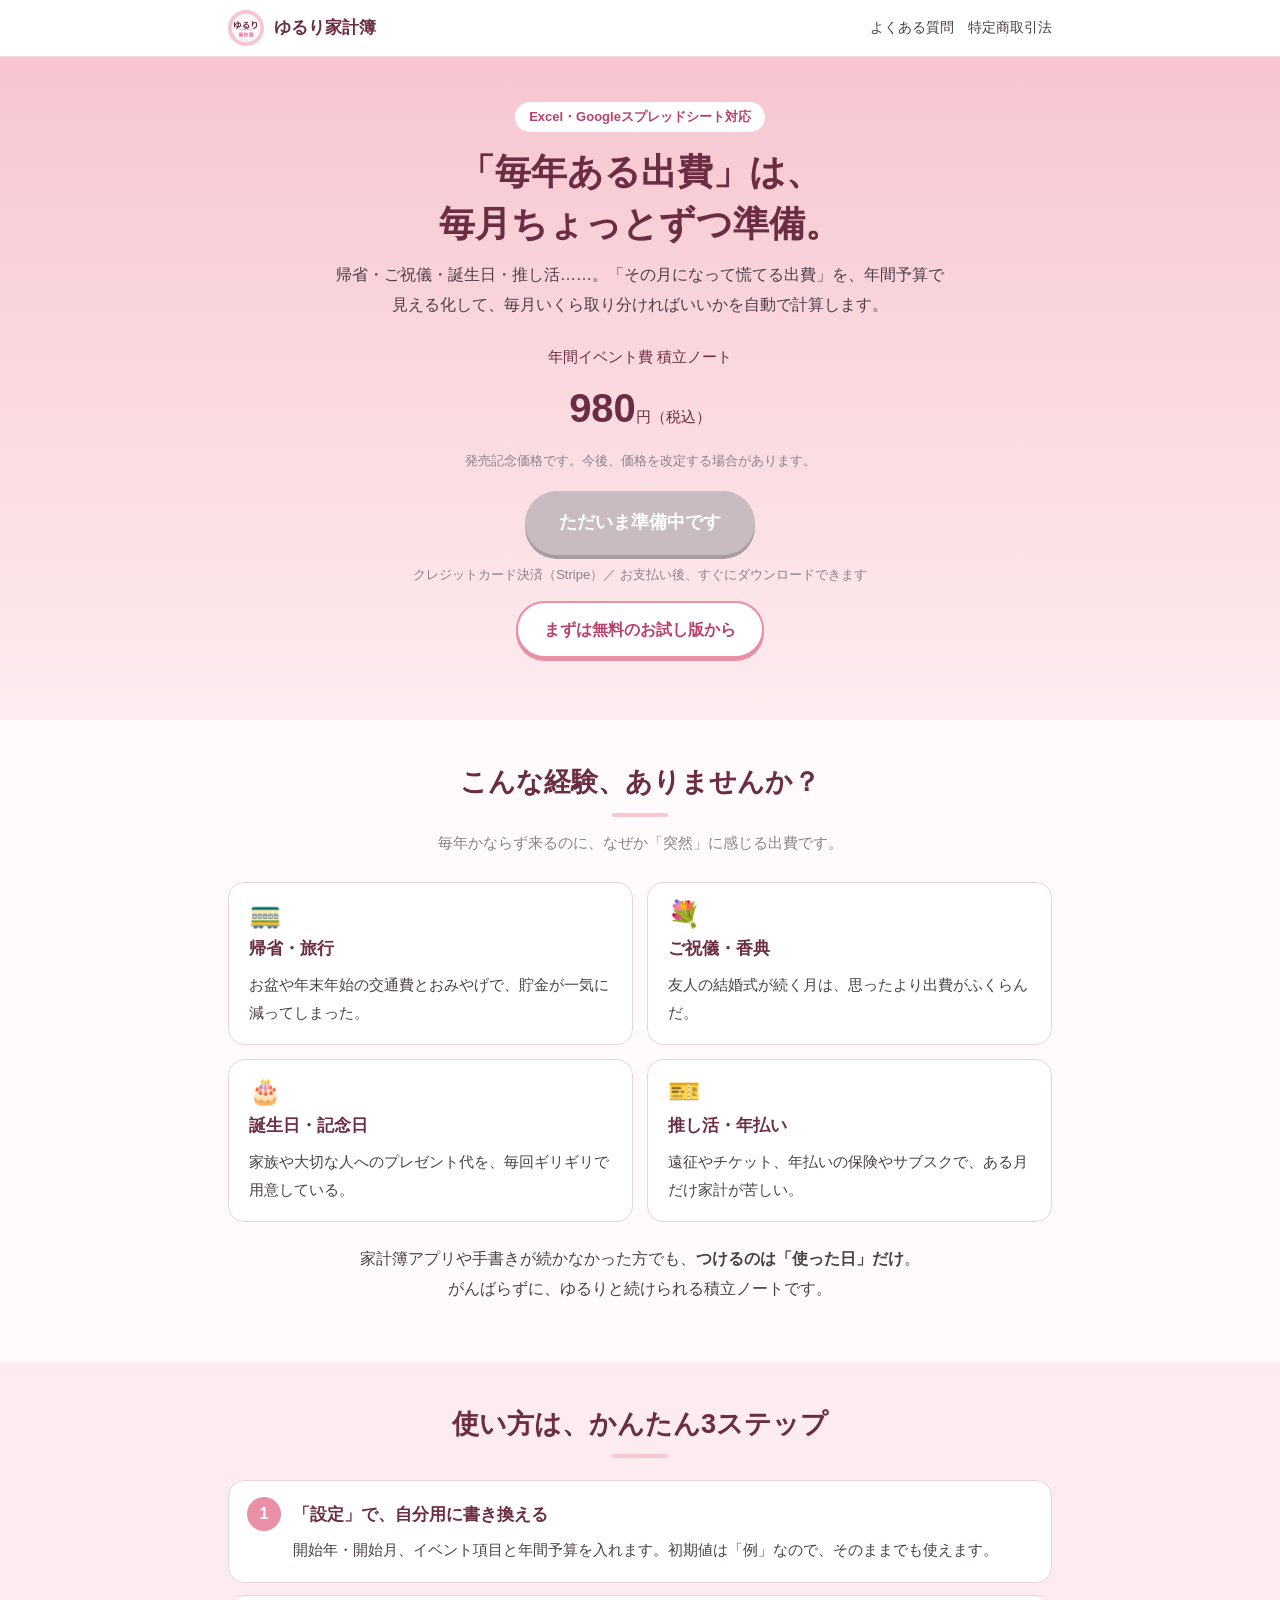
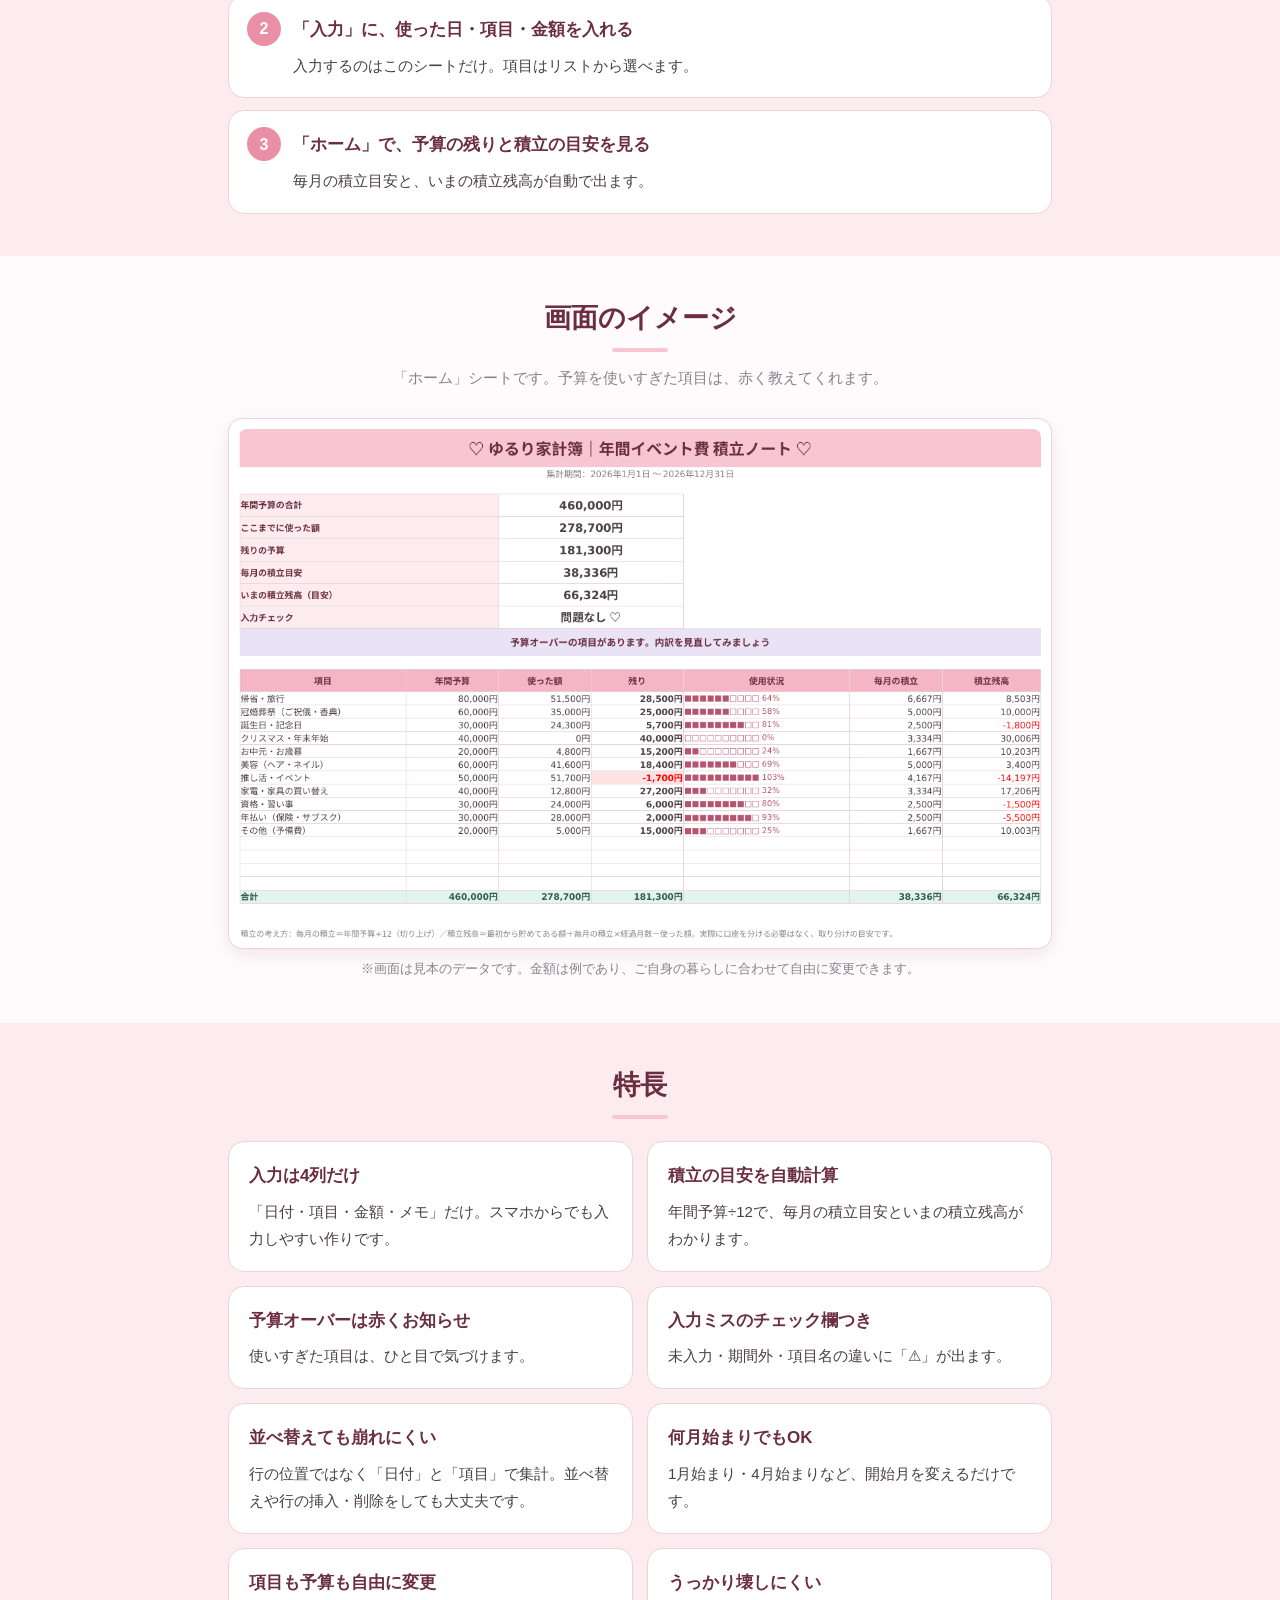
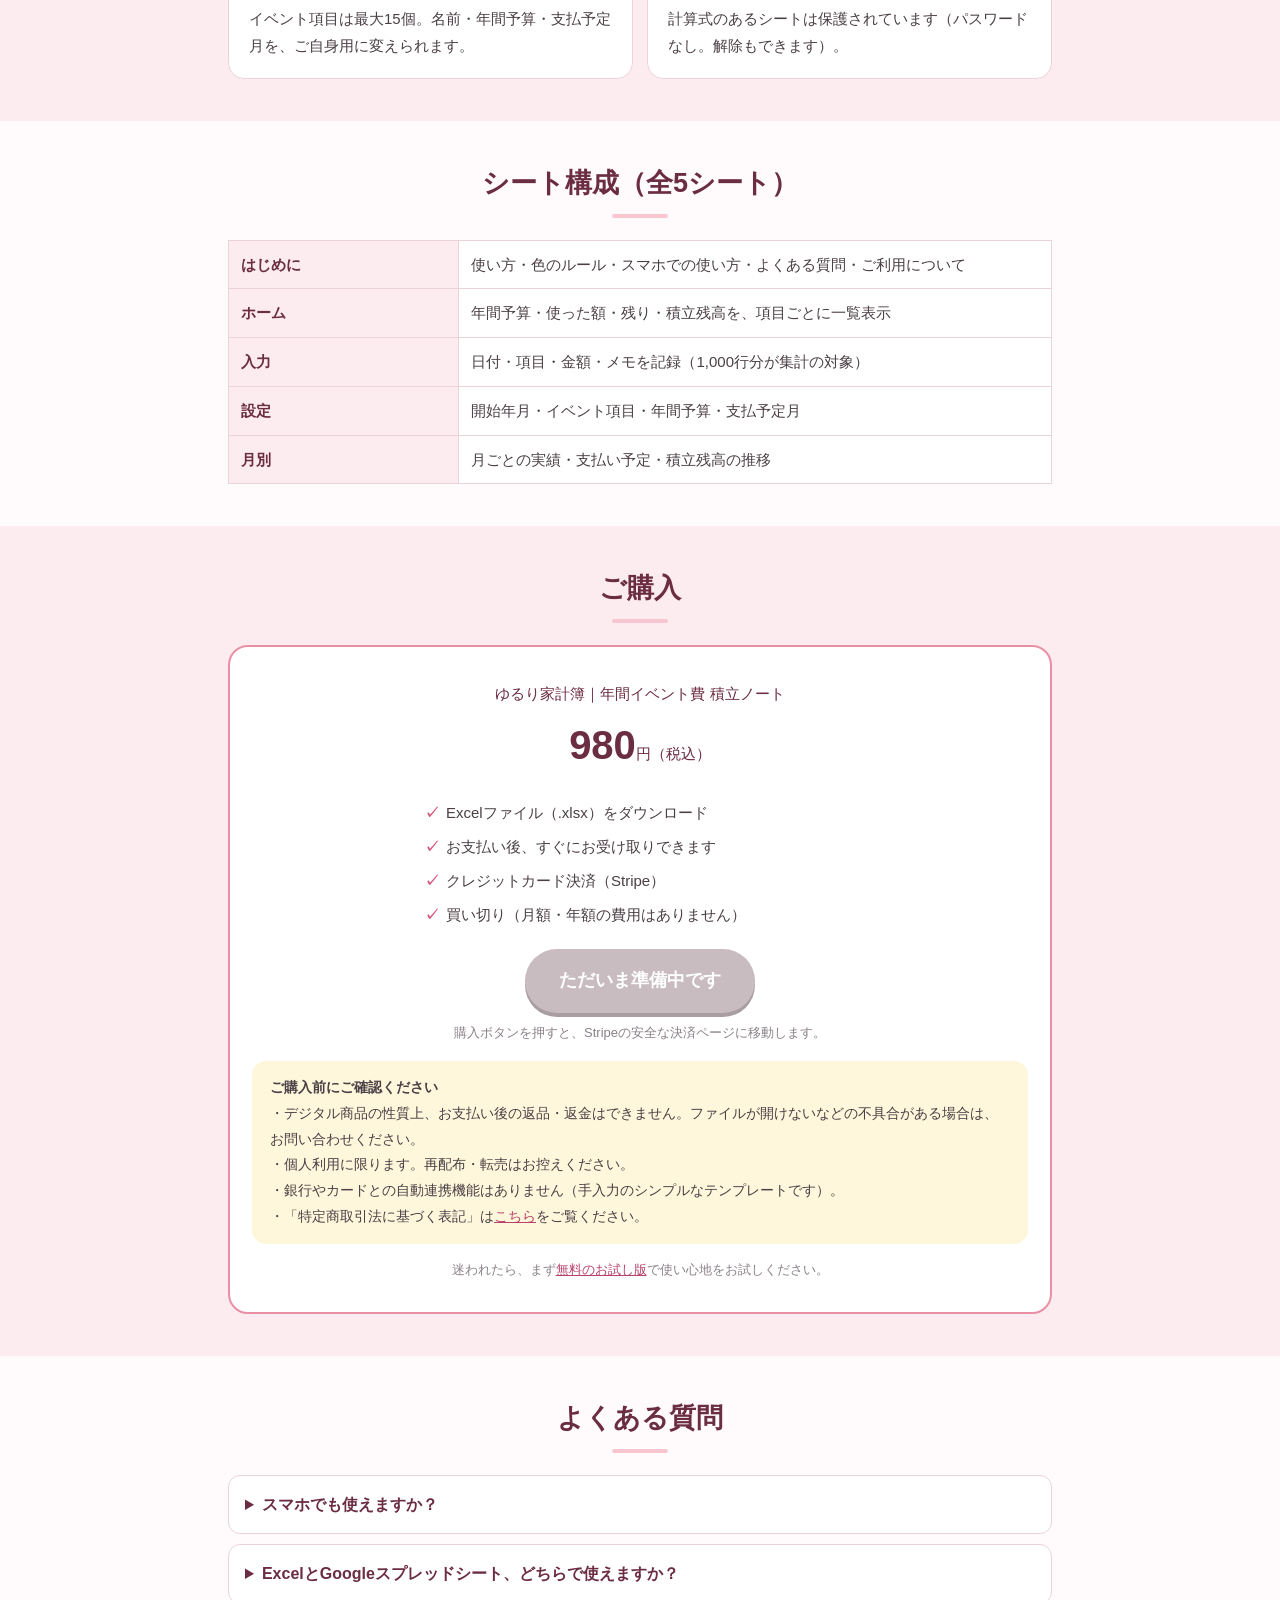
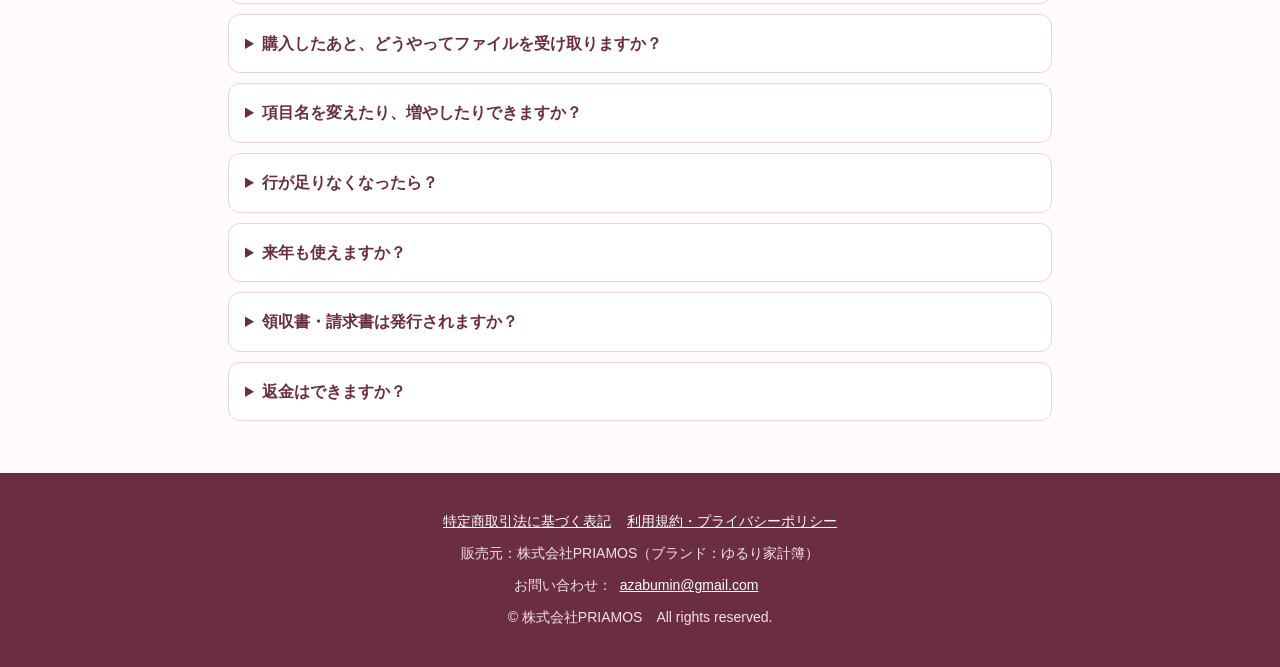
==== index.html @ 0afad3a7 "Add files via upload" ====
<!doctype html>
<html lang="ja">
<head>
<meta charset="utf-8">
<meta name="viewport" content="width=device-width,initial-scale=1">
<title>ゆるり家計簿｜年間イベント費 積立ノート（Excel・スプレッドシート）</title>
<meta name="description" content="帰省・ご祝儀・誕生日・推し活…毎年ある出費を、毎月ちょっとずつ準備するための家計簿テンプレート。入力は「日付・項目・金額」だけ。Excel・Googleスプレッドシート対応。販売元：株式会社PRIAMOS">
<meta property="og:title" content="ゆるり家計簿｜年間イベント費 積立ノート">
<meta property="og:description" content="「毎年ある出費」は、毎月ちょっとずつ準備。入力は「日付・項目・金額」だけの、やさしい積立ノート。">
<meta property="og:type" content="website">
<link rel="icon" href="img/favicon.png">
<link rel="stylesheet" href="style.css">
<script src="config.js" defer></script>
</head>
<body>

<header class="site">
  <div class="wrap">
    <img src="img/icon.png" alt="">
    <a class="brand" href="./">ゆるり家計簿</a>
    <nav><a href="#faq">よくある質問</a><a href="tokusho.html">特定商取引法</a></nav>
  </div>
</header>

<div class="hero">
  <div class="wrap">
    <span class="tag">Excel・Googleスプレッドシート対応</span>
    <h1>「毎年ある出費」は、<br>毎月ちょっとずつ準備。</h1>
    <p class="sub">帰省・ご祝儀・誕生日・推し活……。「その月になって慌てる出費」を、年間予算で見える化して、毎月いくら取り分ければいいかを自動で計算します。</p>
    <p class="price"><small>年間イベント費 積立ノート</small><br><b>980</b><small>円（税込）</small></p>
    <p class="note">発売記念価格です。今後、価格を改定する場合があります。</p>
    <p style="margin:18px 0 8px"><a class="btn" data-pay>980円で購入する</a></p>
    <p class="note">クレジットカード決済（Stripe）／ お支払い後、すぐにダウンロードできます</p>
    <p style="margin:14px 0 0"><a class="btn sub" data-free>まずは無料のお試し版から</a></p>
  </div>
</div>

<section>
  <div class="wrap">
    <h2>こんな経験、ありませんか？</h2>
    <p class="lead">毎年かならず来るのに、なぜか「突然」に感じる出費です。</p>
    <div class="grid c2">
      <div class="card"><div class="ico">🚃</div><h3>帰省・旅行</h3><p>お盆や年末年始の交通費とおみやげで、貯金が一気に減ってしまった。</p></div>
      <div class="card"><div class="ico">💐</div><h3>ご祝儀・香典</h3><p>友人の結婚式が続く月は、思ったより出費がふくらんだ。</p></div>
      <div class="card"><div class="ico">🎂</div><h3>誕生日・記念日</h3><p>家族や大切な人へのプレゼント代を、毎回ギリギリで用意している。</p></div>
      <div class="card"><div class="ico">🎫</div><h3>推し活・年払い</h3><p>遠征やチケット、年払いの保険やサブスクで、ある月だけ家計が苦しい。</p></div>
    </div>
    <p style="text-align:center;margin-top:22px">家計簿アプリや手書きが続かなかった方でも、<b>つけるのは「使った日」だけ</b>。<br>がんばらずに、ゆるりと続けられる積立ノートです。</p>
  </div>
</section>

<section class="alt">
  <div class="wrap">
    <h2>使い方は、かんたん3ステップ</h2>
    <div class="steps" style="margin-top:22px">
      <div class="card"><h3>「設定」で、自分用に書き換える</h3><p>開始年・開始月、イベント項目と年間予算を入れます。初期値は「例」なので、そのままでも使えます。</p></div>
      <div class="card"><h3>「入力」に、使った日・項目・金額を入れる</h3><p>入力するのはこのシートだけ。項目はリストから選べます。</p></div>
      <div class="card"><h3>「ホーム」で、予算の残りと積立の目安を見る</h3><p>毎月の積立目安と、いまの積立残高が自動で出ます。</p></div>
    </div>
  </div>
</section>

<section>
  <div class="wrap">
    <h2>画面のイメージ</h2>
    <p class="lead">「ホーム」シートです。予算を使いすぎた項目は、赤く教えてくれます。</p>
    <div class="shot"><img src="img/home.png" alt="ホームシートの画面。年間予算、使った額、残り、毎月の積立目安、積立残高を項目ごとに一覧表示" loading="lazy"></div>
    <p class="cap">※画面は見本のデータです。金額は例であり、ご自身の暮らしに合わせて自由に変更できます。</p>
  </div>
</section>

<section class="alt">
  <div class="wrap">
    <h2>特長</h2>
    <div class="grid c2" style="margin-top:22px">
      <div class="card"><h3>入力は4列だけ</h3><p>「日付・項目・金額・メモ」だけ。スマホからでも入力しやすい作りです。</p></div>
      <div class="card"><h3>積立の目安を自動計算</h3><p>年間予算÷12で、毎月の積立目安といまの積立残高がわかります。</p></div>
      <div class="card"><h3>予算オーバーは赤くお知らせ</h3><p>使いすぎた項目は、ひと目で気づけます。</p></div>
      <div class="card"><h3>入力ミスのチェック欄つき</h3><p>未入力・期間外・項目名の違いに「⚠」が出ます。</p></div>
      <div class="card"><h3>並べ替えても崩れにくい</h3><p>行の位置ではなく「日付」と「項目」で集計。並べ替えや行の挿入・削除をしても大丈夫です。</p></div>
      <div class="card"><h3>何月始まりでもOK</h3><p>1月始まり・4月始まりなど、開始月を変えるだけです。</p></div>
      <div class="card"><h3>項目も予算も自由に変更</h3><p>イベント項目は最大15個。名前・年間予算・支払予定月を、ご自身用に変えられます。</p></div>
      <div class="card"><h3>うっかり壊しにくい</h3><p>計算式のあるシートは保護されています（パスワードなし。解除もできます）。</p></div>
    </div>
  </div>
</section>

<section>
  <div class="wrap">
    <h2>シート構成（全5シート）</h2>
    <div style="margin-top:22px;overflow-x:auto">
    <table class="t">
      <tr><th>はじめに</th><td>使い方・色のルール・スマホでの使い方・よくある質問・ご利用について</td></tr>
      <tr><th>ホーム</th><td>年間予算・使った額・残り・積立残高を、項目ごとに一覧表示</td></tr>
      <tr><th>入力</th><td>日付・項目・金額・メモを記録（1,000行分が集計の対象）</td></tr>
      <tr><th>設定</th><td>開始年月・イベント項目・年間予算・支払予定月</td></tr>
      <tr><th>月別</th><td>月ごとの実績・支払い予定・積立残高の推移</td></tr>
    </table>
    </div>
  </div>
</section>

<section class="alt" id="buy">
  <div class="wrap">
    <h2>ご購入</h2>
    <div class="buy" style="margin-top:22px">
      <div class="price"><small>ゆるり家計簿｜年間イベント費 積立ノート</small><br><b>980</b><small>円（税込）</small></div>
      <ul>
        <li>Excelファイル（.xlsx）をダウンロード</li>
        <li>お支払い後、すぐにお受け取りできます</li>
        <li>クレジットカード決済（Stripe）</li>
        <li>買い切り（月額・年額の費用はありません）</li>
      </ul>
      <p style="margin:0 0 8px"><a class="btn" data-pay>980円で購入する</a></p>
      <p class="note">購入ボタンを押すと、Stripeの安全な決済ページに移動します。</p>
      <div class="box" style="text-align:left">
        <b>ご購入前にご確認ください</b><br>
        ・デジタル商品の性質上、お支払い後の返品・返金はできません。ファイルが開けないなどの不具合がある場合は、お問い合わせください。<br>
        ・個人利用に限ります。再配布・転売はお控えください。<br>
        ・銀行やカードとの自動連携機能はありません（手入力のシンプルなテンプレートです）。<br>
        ・「特定商取引法に基づく表記」は<a href="tokusho.html">こちら</a>をご覧ください。
      </div>
      <p class="note" style="margin-top:14px">迷われたら、まず<a data-free>無料のお試し版</a>で使い心地をお試しください。</p>
    </div>
  </div>
</section>

<section id="faq">
  <div class="wrap">
    <h2>よくある質問</h2>
    <div style="margin-top:22px">
      <details><summary>スマホでも使えますか？</summary><p>無料の「Googleスプレッドシート」アプリがおすすめです。最初にパソコンで、Googleドライブにファイルをアップロードして「Googleスプレッドシートとして保存」すると、スマホ・iPadから入力できます。詳しい手順は、ファイル内の「はじめに」シートに載せています。</p></details>
      <details><summary>ExcelとGoogleスプレッドシート、どちらで使えますか？</summary><p>どちらでも使えるよう、基本的な関数だけで作っています。Googleスプレッドシートで使う場合は、Excel形式のままではなく「Googleスプレッドシートとして保存」してご利用ください。iPad標準の「Numbers」は、表示や動作を保証できないためおすすめしていません。</p></details>
      <details><summary>購入したあと、どうやってファイルを受け取りますか？</summary><p>お支払いが完了すると、ダウンロード用のページが表示されます。そこからExcelファイルを保存してください。ページのURLは、ブックマークしておくと安心です。</p></details>
      <details><summary>項目名を変えたり、増やしたりできますか？</summary><p>設定シートで、イベント項目の名前・年間予算・支払予定月を自由に変更できます（最大15項目）。名前を変えたときは、入力シート側の同じ名前も直してください。</p></details>
      <details><summary>行が足りなくなったら？</summary><p>「入力」シートは1,000行分が集計の対象です。それでも足りないときは、データの途中に行を挿入すると集計範囲も広がります。</p></details>
      <details><summary>来年も使えますか？</summary><p>ファイルをコピーして「開始年」を変え、入力シートの日付・項目・金額・メモを消去すれば、来年も使えます。余った積立は「最初から貯めてある額」に入れると引き継げます。</p></details>
      <details><summary>領収書・請求書は発行されますか？</summary><p>お支払い後に、Stripeから領収メールが届きます。なお、適格請求書（インボイス）は発行しておりません。</p></details>
      <details><summary>返金はできますか？</summary><p>デジタル商品のため、お支払い後の返品・返金はできません。ファイルに不具合がある場合は、<a href="mailto:azabumin@gmail.com">azabumin@gmail.com</a>までご連絡ください。</p></details>
    </div>
  </div>
</section>

<footer class="site">
  <div class="wrap">
    <p><a href="tokusho.html">特定商取引法に基づく表記</a><a href="policy.html">利用規約・プライバシーポリシー</a></p>
    <p>販売元：株式会社PRIAMOS（ブランド：ゆるり家計簿）</p>
    <p>お問い合わせ：<a href="mailto:azabumin@gmail.com">azabumin@gmail.com</a></p>
    <p>© 株式会社PRIAMOS　All rights reserved.</p>
  </div>
</footer>

</body>
</html>
---- style.css ----
:root{
  --pink:#F7C6D0; --pink-d:#E98FA6; --pink-l:#FDECEF; --plum:#6B2D42; --txt:#4A3F45;
  --mute:#8A8188; --cream:#FFF7DB; --lav:#E9E3F5; --mint:#E3F3EA; --line:#EBD3DA; --white:#fff;
  --btn:#D6577B; --btn-d:#B8426A;
}
*{box-sizing:border-box}
html{color-scheme:light;scroll-behavior:smooth}
body{margin:0;background:#FFFBFC;color:var(--txt);line-height:1.85;font-size:16px;
  font-family:"Meiryo","メイリオ","Hiragino Kaku Gothic ProN","Hiragino Sans","Noto Sans JP",sans-serif;
  -webkit-text-size-adjust:100%}
img{max-width:100%;height:auto}
a{color:var(--btn-d)}
.wrap{max-width:860px;margin:0 auto;padding:0 18px}
header.site{background:var(--white);border-bottom:1px solid var(--line)}
header.site .wrap{display:flex;align-items:center;gap:10px;padding-top:10px;padding-bottom:10px}
header.site img{width:36px;height:36px;border-radius:50%}
header.site .brand{font-weight:700;color:var(--plum);text-decoration:none;font-size:17px}
header.site nav{margin-left:auto;font-size:14px}
header.site nav a{margin-left:14px;text-decoration:none;color:var(--txt)}
.hero{background:linear-gradient(180deg,var(--pink) 0%,var(--pink-l) 100%);padding:44px 0 40px;text-align:center}
.hero .tag{display:inline-block;background:var(--white);color:var(--btn-d);border-radius:999px;padding:3px 14px;font-size:13px;font-weight:700;margin-bottom:14px}
.hero h1{margin:0 0 10px;color:var(--plum);font-size:clamp(24px,5.4vw,36px);line-height:1.45}
.hero .sub{margin:0 auto 22px;max-width:620px;font-size:16px}
.price{margin:6px 0 4px;color:var(--plum)}
.price b{font-size:40px}
.price small{font-size:15px}
.note{font-size:13px;color:var(--mute);margin:4px 0}
.btn{display:inline-block;background:var(--btn);color:#fff!important;text-decoration:none;font-weight:700;
  padding:15px 34px;border-radius:999px;font-size:18px;box-shadow:0 4px 0 var(--btn-d);border:0;cursor:pointer}
.btn:hover{background:var(--btn-d)}
.btn.sub{background:var(--white);color:var(--btn-d)!important;box-shadow:0 3px 0 var(--pink-d);border:2px solid var(--pink-d);font-size:16px;padding:12px 26px}
.btn[aria-disabled="true"]{background:#c9bcc1;box-shadow:0 4px 0 #a99da2;pointer-events:none}
section{padding:42px 0}
section.alt{background:var(--pink-l)}
h2{color:var(--plum);font-size:clamp(21px,4.6vw,27px);text-align:center;margin:0 0 6px;line-height:1.5}
h2::after{content:"";display:block;width:56px;height:4px;background:var(--pink);border-radius:2px;margin:10px auto 0}
.lead{text-align:center;color:var(--mute);margin:12px 0 26px;font-size:15px}
.grid{display:grid;gap:14px}
@media(min-width:640px){.grid.c2{grid-template-columns:1fr 1fr}.grid.c3{grid-template-columns:1fr 1fr 1fr}}
.card{background:var(--white);border:1px solid var(--line);border-radius:16px;padding:18px 20px}
.card h3{margin:0 0 6px;font-size:17px;color:var(--plum)}
.card p{margin:0;font-size:15px}
.card .ico{font-size:26px;line-height:1;margin-bottom:6px}
.steps{counter-reset:s;display:grid;gap:12px}
.steps .card{position:relative;padding-left:64px}
.steps .card::before{counter-increment:s;content:counter(s);position:absolute;left:18px;top:16px;width:34px;height:34px;border-radius:50%;
  background:var(--pink-d);color:#fff;font-weight:700;display:flex;align-items:center;justify-content:center}
.shot{background:var(--white);border:1px solid var(--line);border-radius:14px;padding:10px;box-shadow:0 6px 18px rgba(107,45,66,.10)}
.shot img{display:block;border-radius:8px}
.cap{font-size:13px;color:var(--mute);text-align:center;margin:8px 0 0}
table.t{width:100%;border-collapse:collapse;background:var(--white);font-size:15px}
table.t th,table.t td{border:1px solid var(--line);padding:10px 12px;text-align:left;vertical-align:top}
table.t th{background:var(--pink-l);color:var(--plum);width:28%;white-space:nowrap}
.buy{background:var(--white);border:2px solid var(--pink-d);border-radius:20px;padding:26px 22px;text-align:center}
.buy ul{list-style:none;padding:0;margin:14px auto 18px;max-width:440px;text-align:left}
.buy li{padding:3px 0 3px 26px;position:relative;font-size:15px}
.buy li::before{content:"✓";position:absolute;left:4px;color:var(--btn);font-weight:700}
.box{background:var(--cream);border-radius:14px;padding:14px 18px;font-size:14px;margin-top:16px}
details{background:var(--white);border:1px solid var(--line);border-radius:12px;margin:10px 0;padding:2px 16px}
summary{cursor:pointer;font-weight:700;color:var(--plum);padding:12px 0}
details p{margin:0 0 12px;font-size:15px}
footer.site{background:var(--plum);color:#f3e3e8;padding:30px 0;font-size:14px;text-align:center}
footer.site a{color:#fff;margin:0 8px}
footer.site p{margin:6px 0}
.doc h1{color:var(--plum);font-size:26px;margin:30px 0 8px}
.doc h2{text-align:left;font-size:19px;margin:28px 0 8px}
.doc h2::after{display:none}
.doc ul,.doc ol{padding-left:22px}
.doc li{margin:3px 0}
.toc{background:var(--white);border:1px solid var(--line);border-radius:12px;padding:10px 18px;margin:14px 0 0;font-size:14px}
.ok{background:var(--mint);border-radius:14px;padding:16px 20px;text-align:center;margin:20px 0}
header.site .brand{white-space:nowrap}
header.site nav{white-space:nowrap}
@media(max-width:520px){
  header.site nav a:first-child{display:none}
  header.site nav a{margin-left:0;font-size:13px}
  header.site .brand{font-size:16px}
}
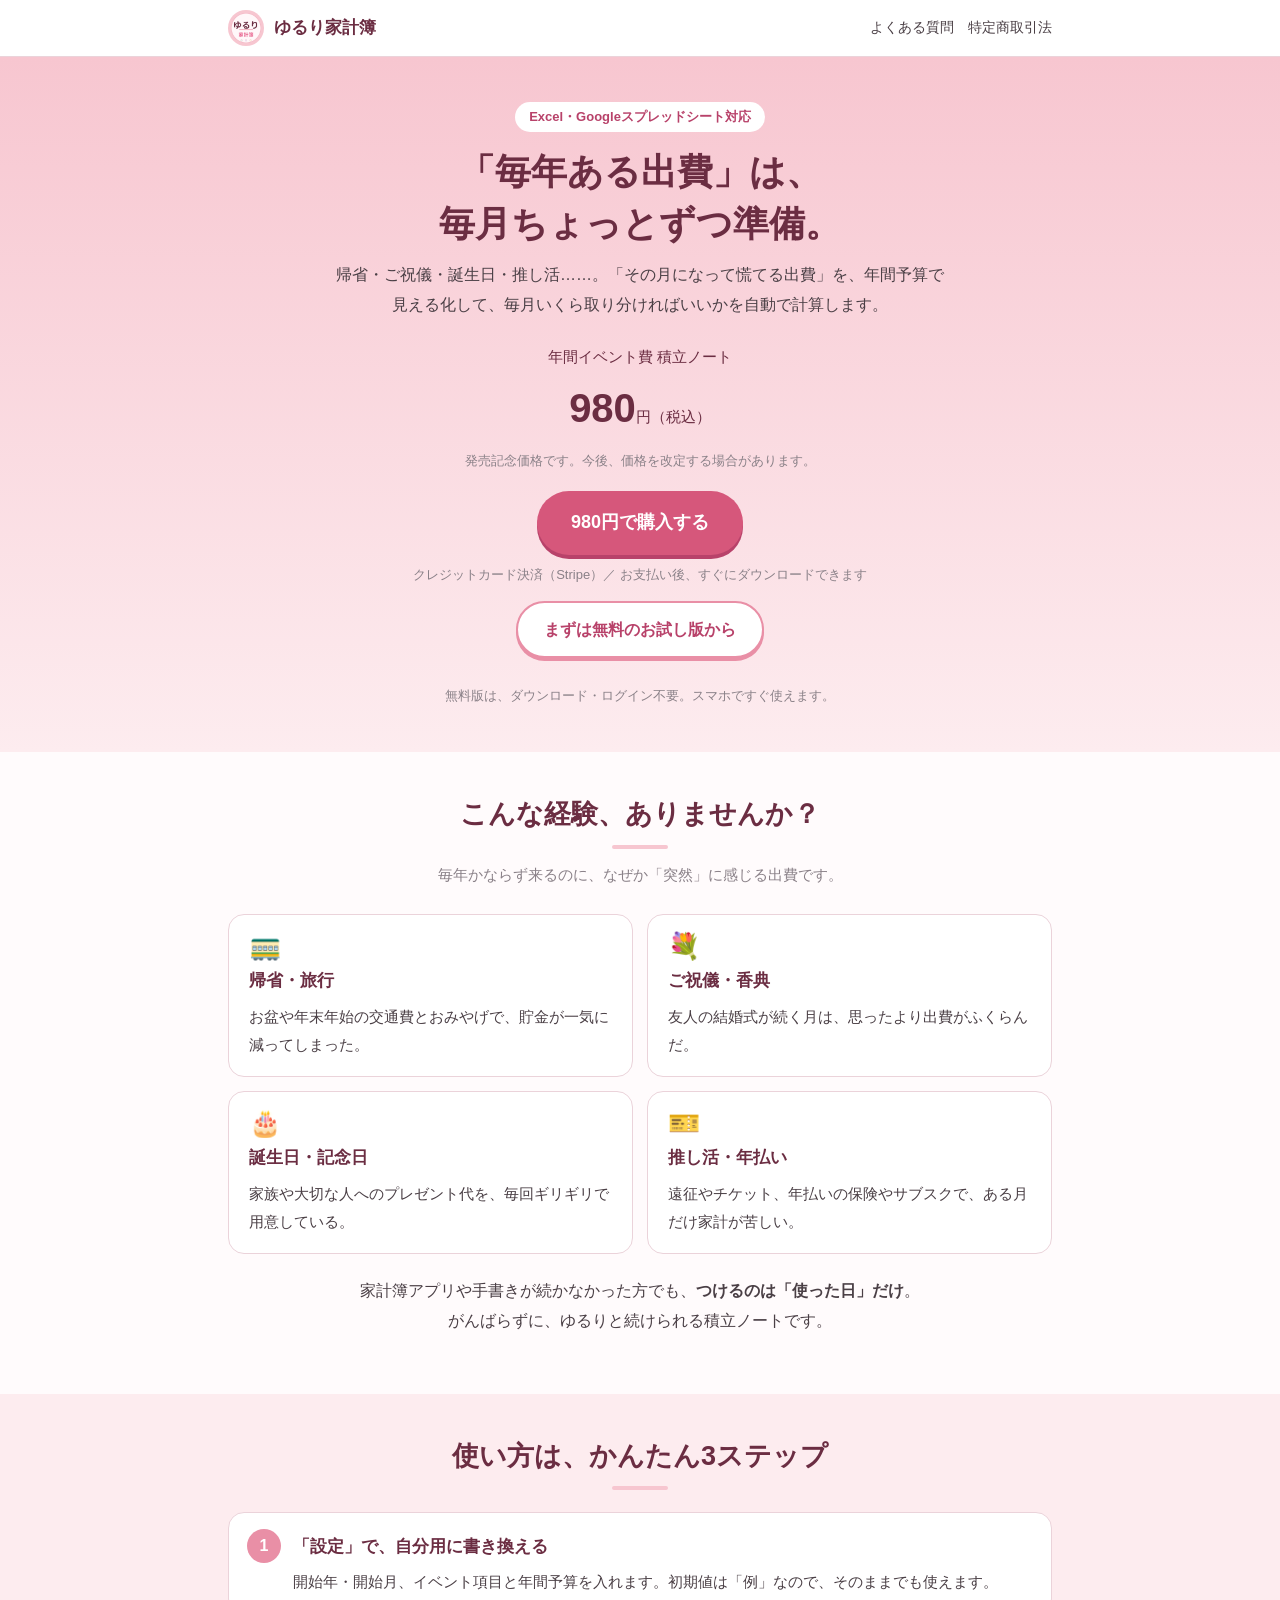
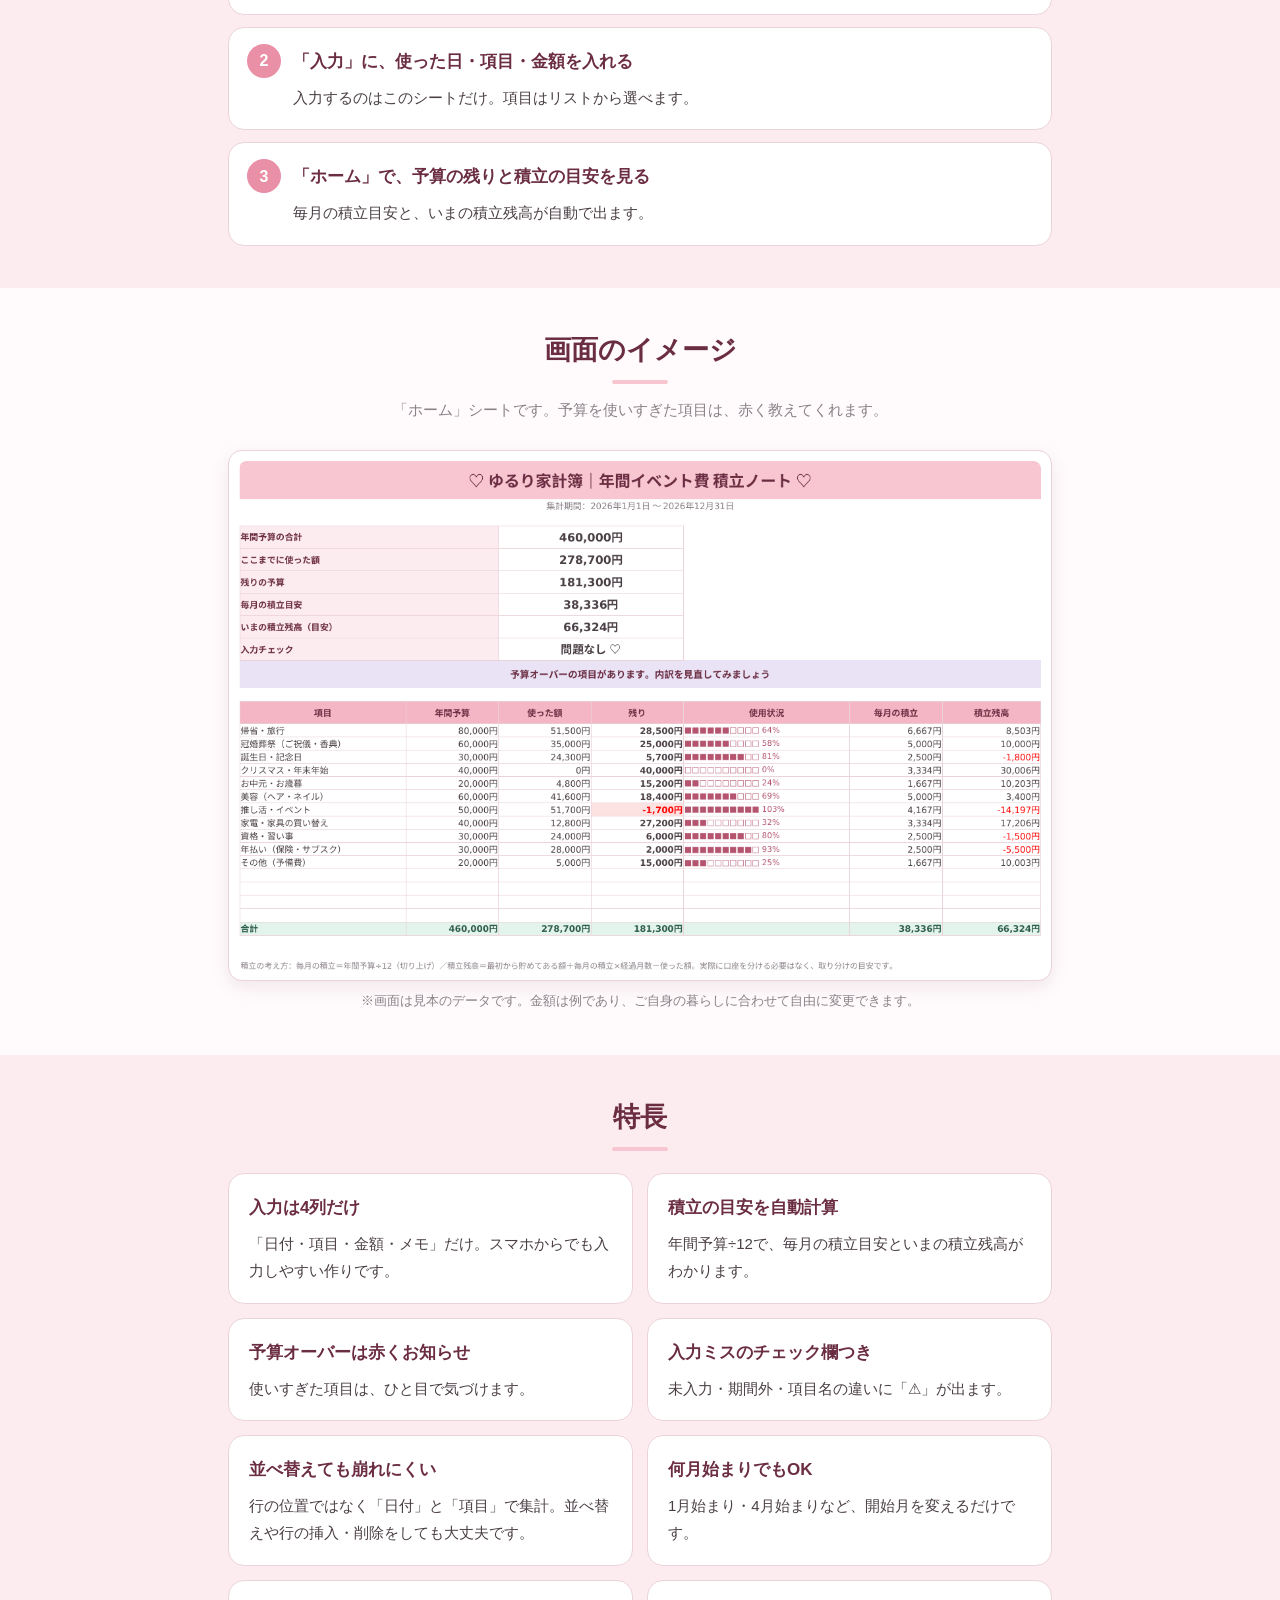
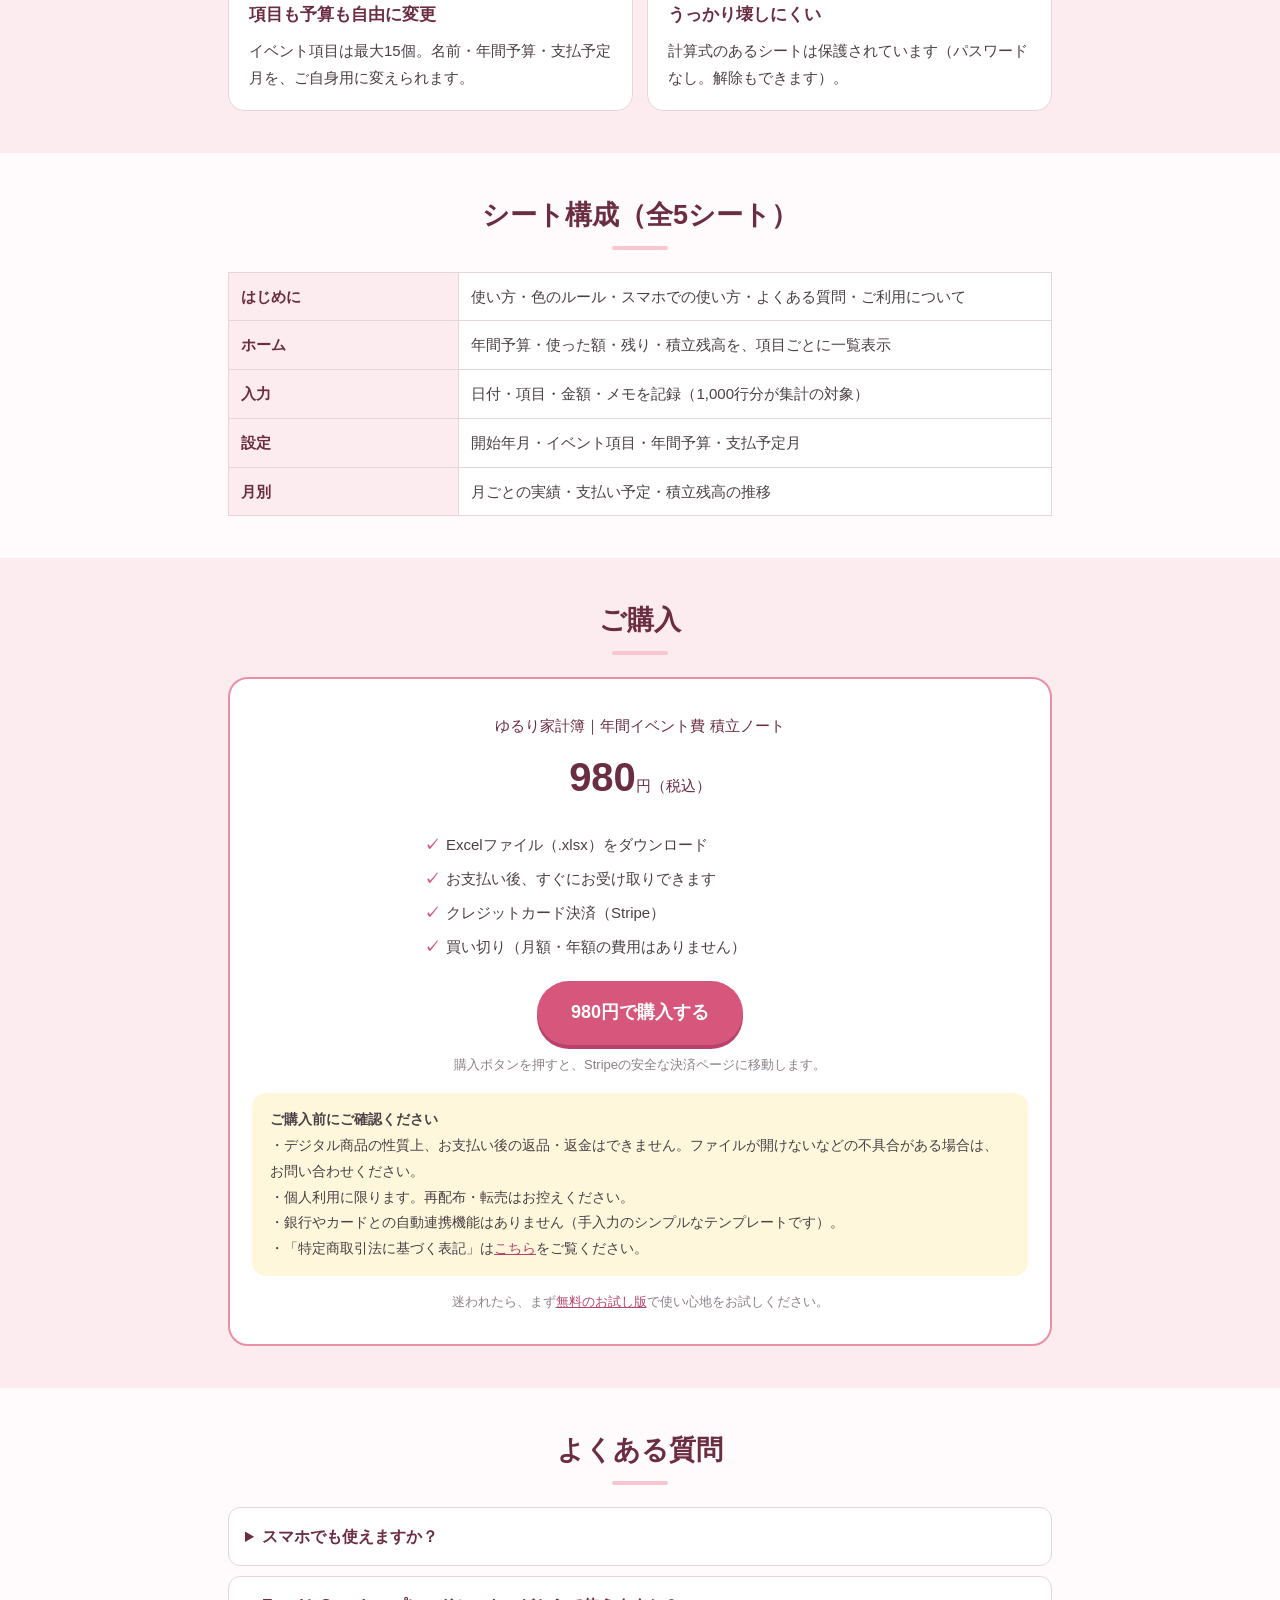
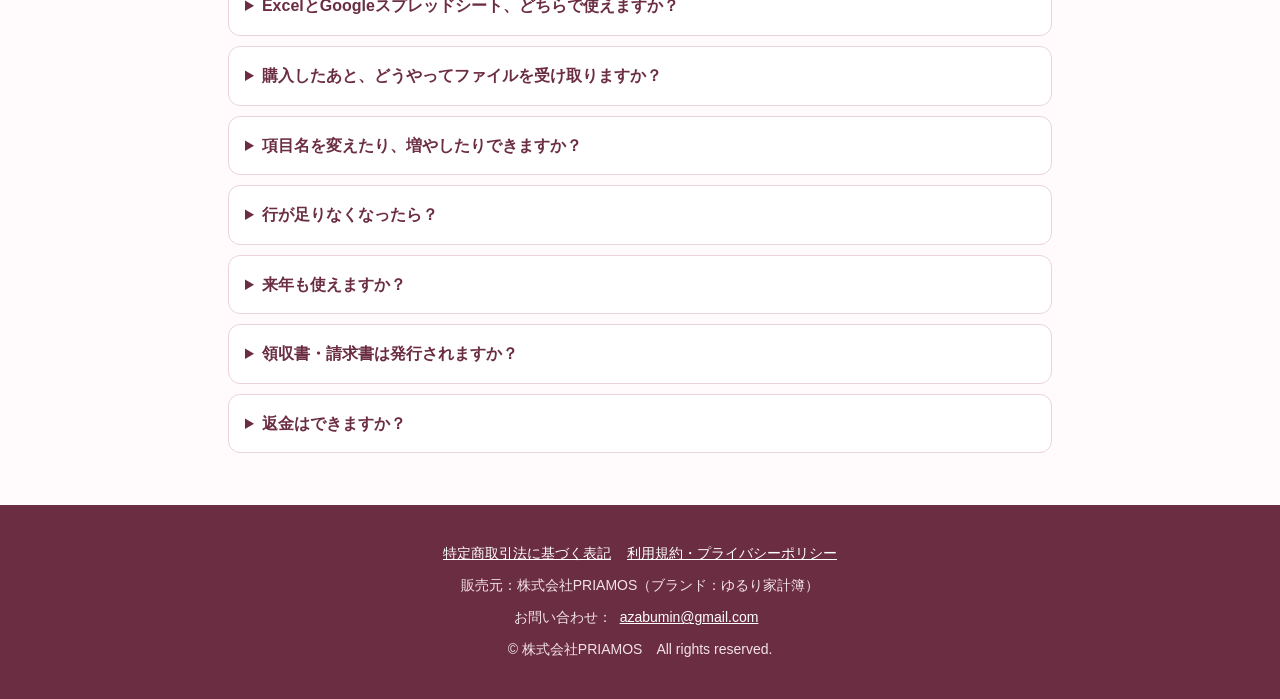
==== commit 2a39f5b6: "Add files via upload" ====
--- a/index.html
+++ b/index.html
@@ -32,6 +32,7 @@
     <p style="margin:18px 0 8px"><a class="btn" data-pay>980円で購入する</a></p>
     <p class="note">クレジットカード決済（Stripe）／ お支払い後、すぐにダウンロードできます</p>
     <p style="margin:14px 0 0"><a class="btn sub" data-free>まずは無料のお試し版から</a></p>
+    <p class="note">無料版は、ダウンロード・ログイン不要。スマホですぐ使えます。</p>
   </div>
 </div>
 
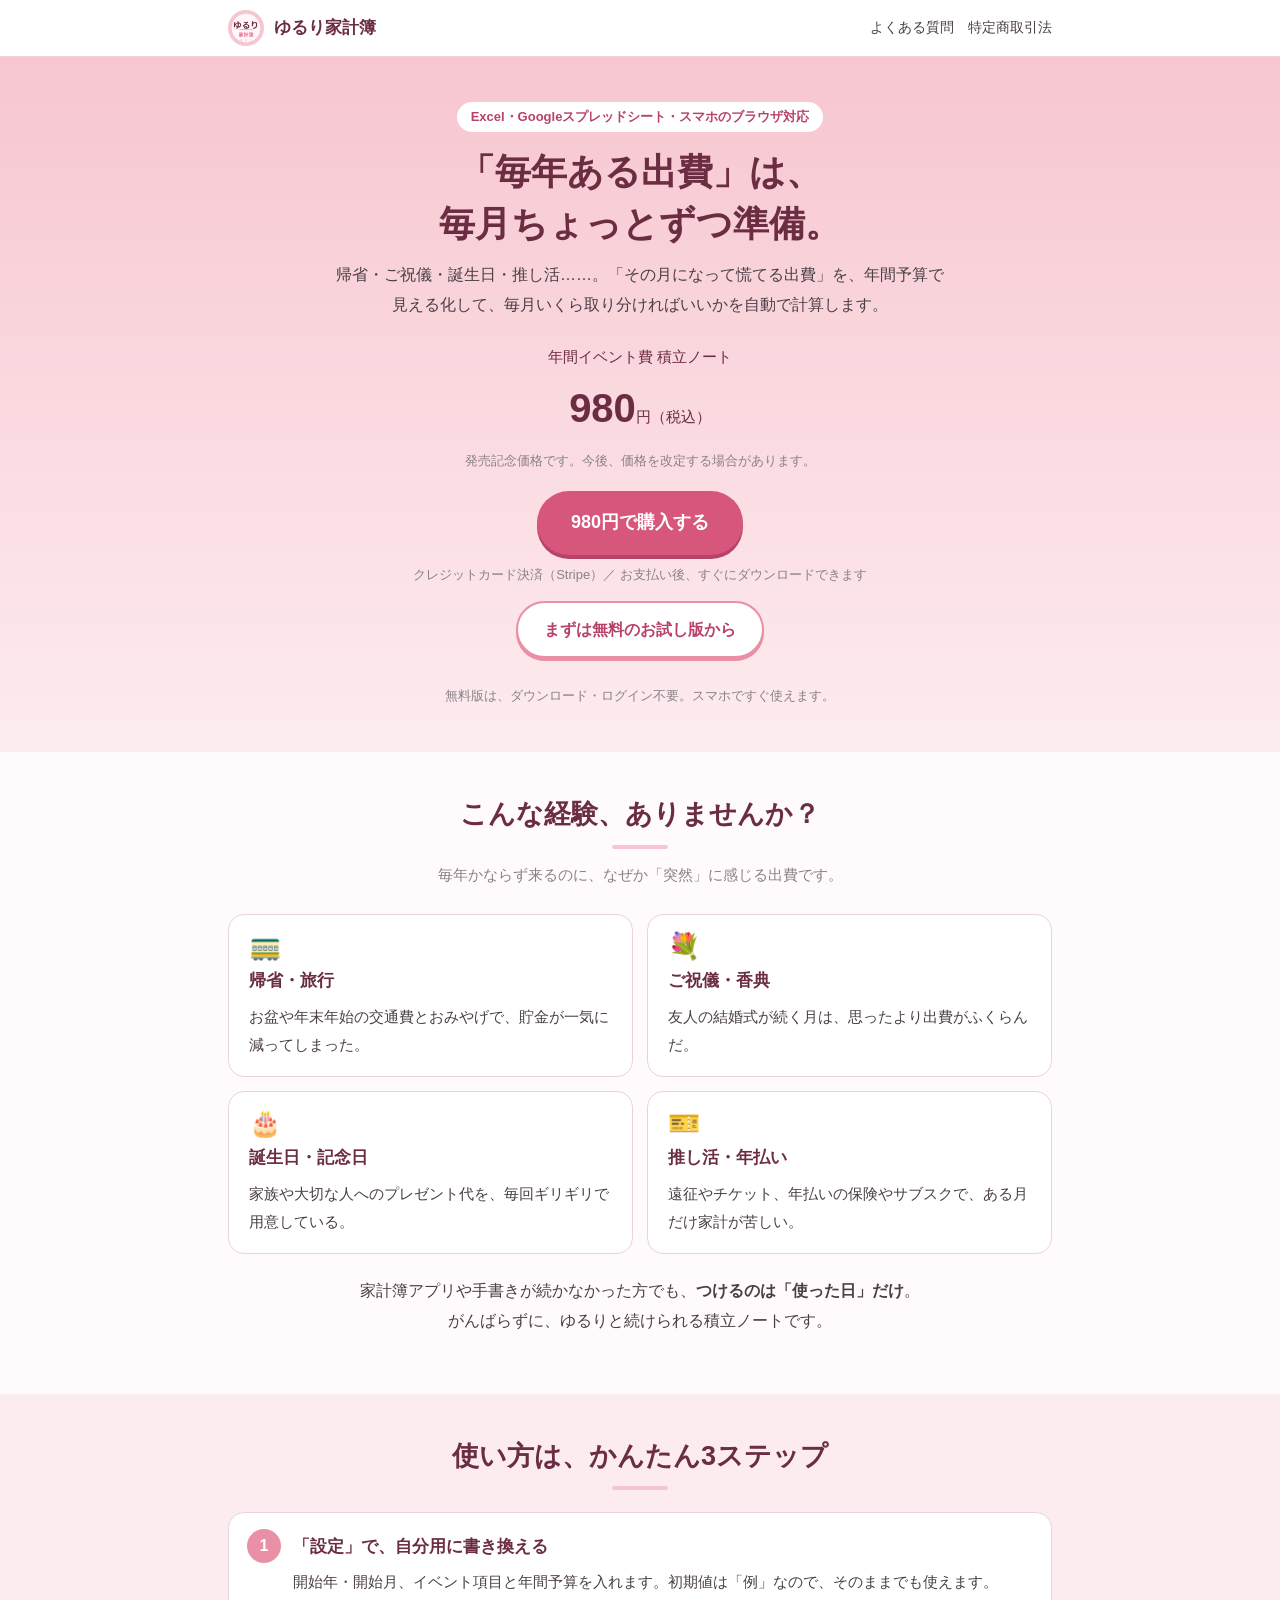
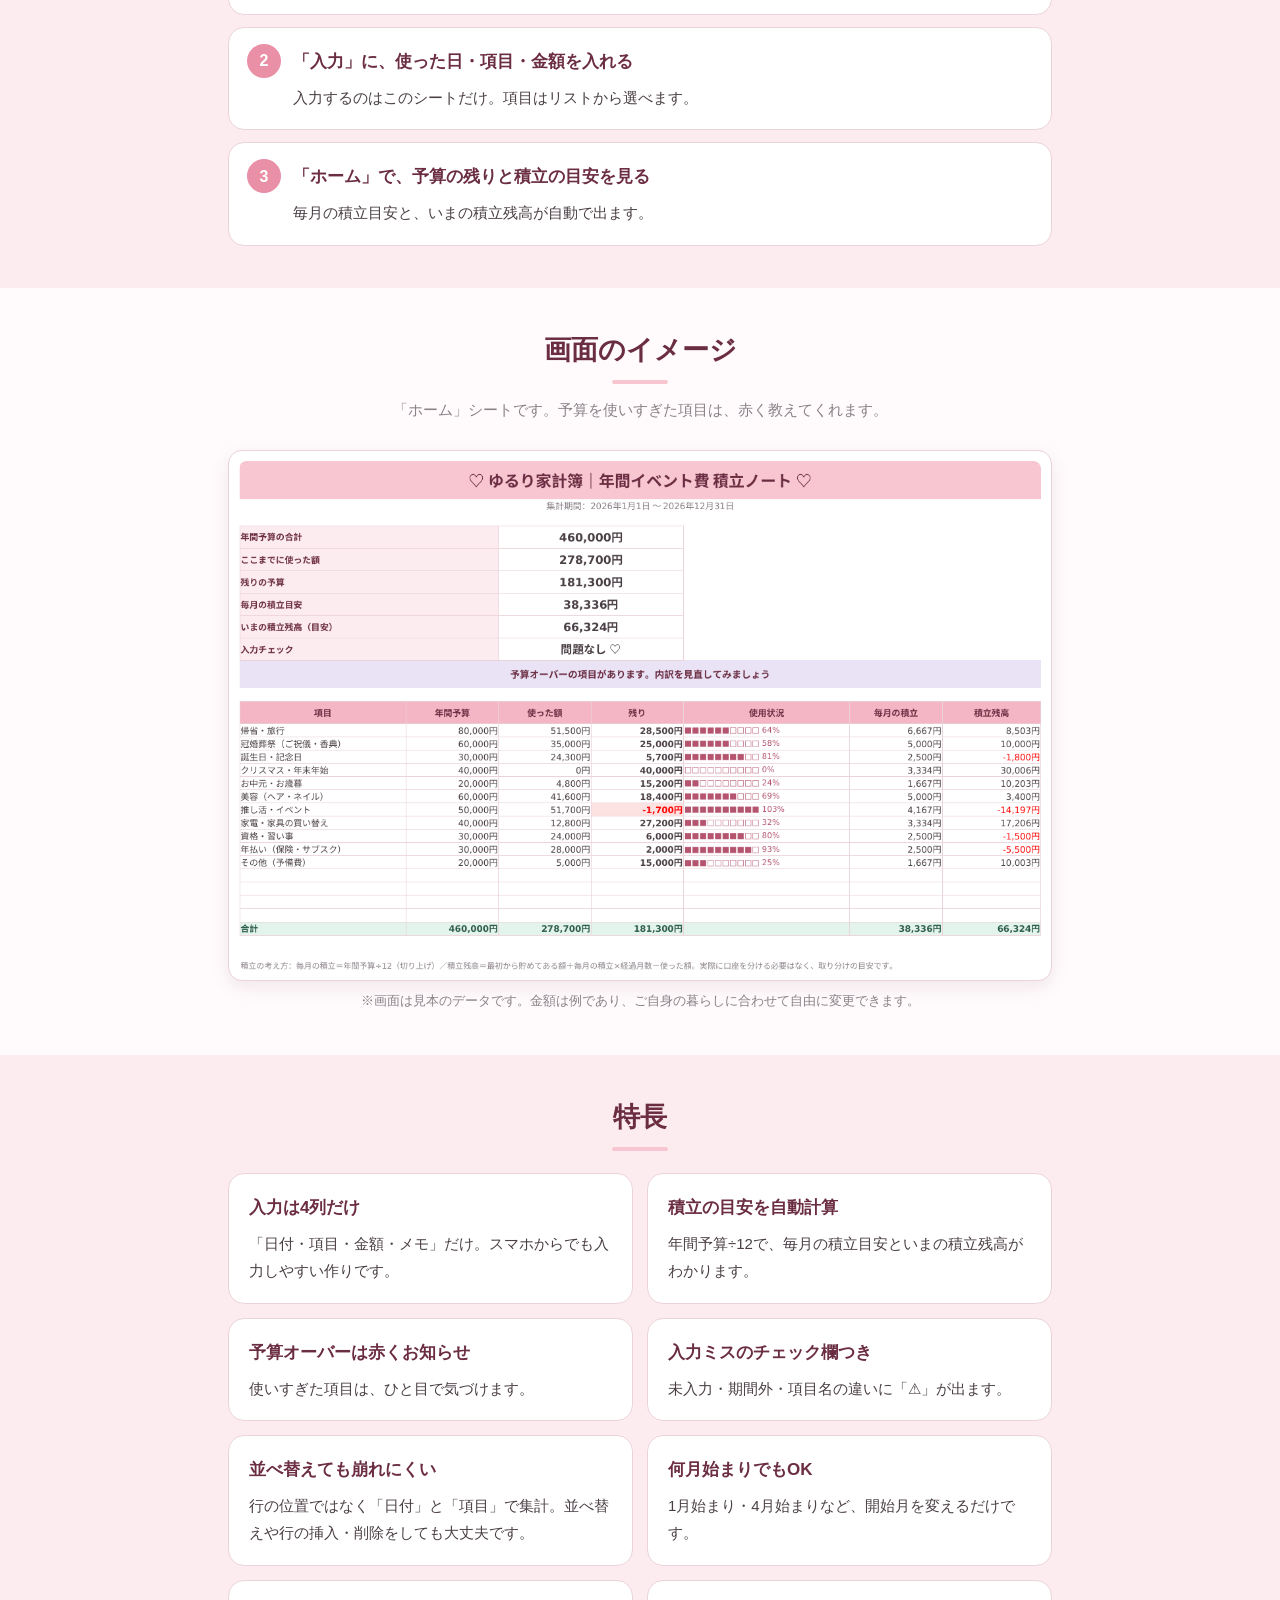
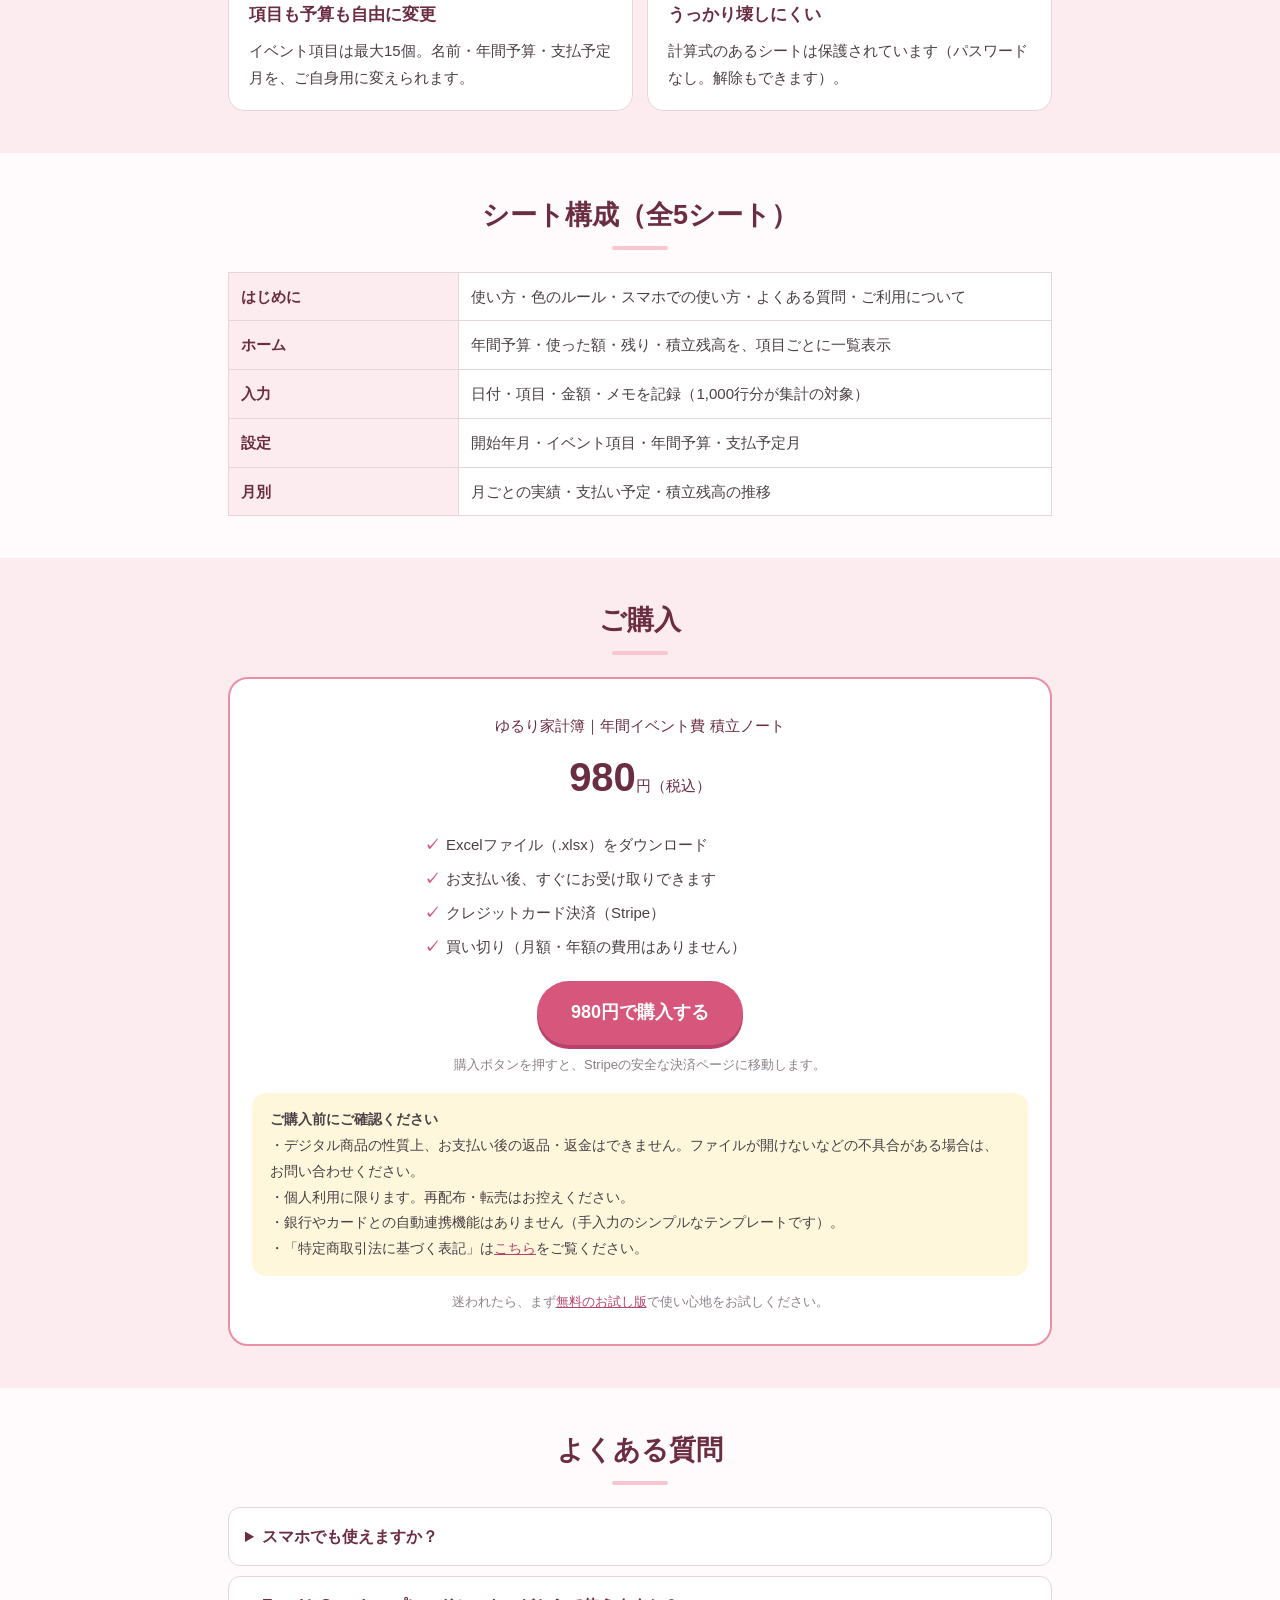
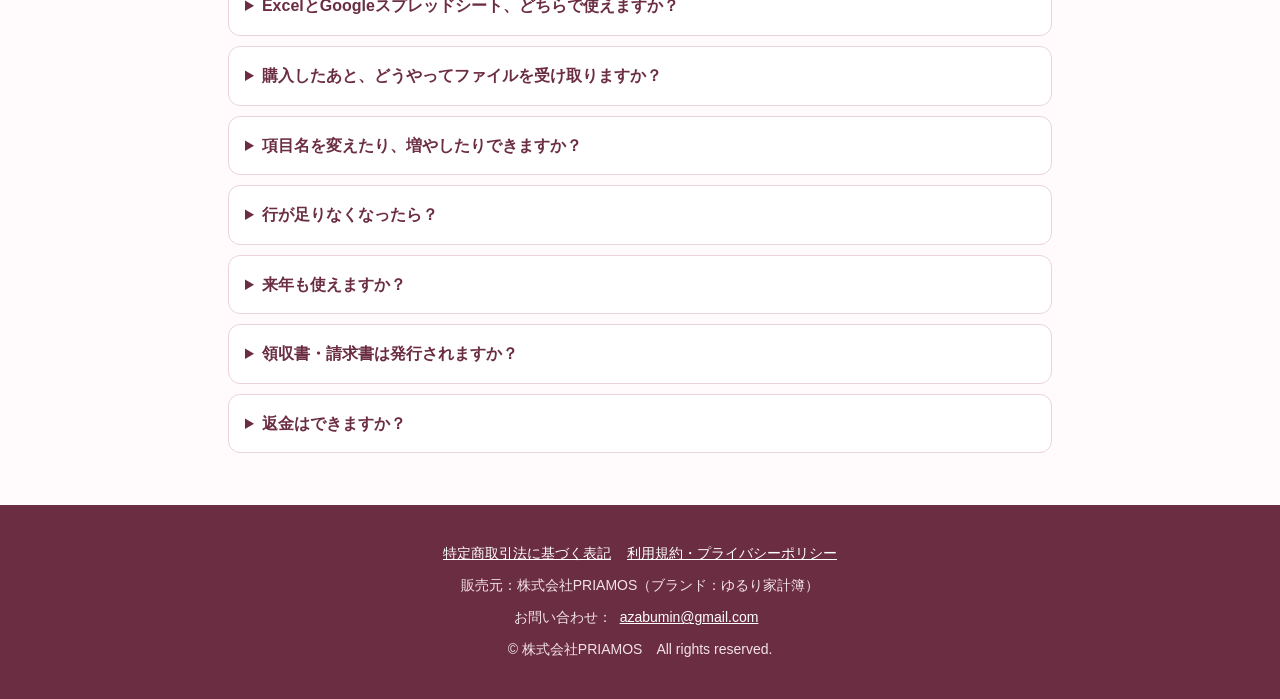
==== commit 98bff9da: "Add files via upload" ====
--- a/index.html
+++ b/index.html
@@ -3,7 +3,7 @@
 <head>
 <meta charset="utf-8">
 <meta name="viewport" content="width=device-width,initial-scale=1">
-<title>ゆるり家計簿｜年間イベント費 積立ノート（Excel・スプレッドシート）</title>
+<title>ゆるり家計簿｜年間イベント費 積立ノート（Excel・スプレッドシート・ブラウザ版）</title>
 <meta name="description" content="帰省・ご祝儀・誕生日・推し活…毎年ある出費を、毎月ちょっとずつ準備するための家計簿テンプレート。入力は「日付・項目・金額」だけ。Excel・Googleスプレッドシート対応。販売元：株式会社PRIAMOS">
 <meta property="og:title" content="ゆるり家計簿｜年間イベント費 積立ノート">
 <meta property="og:description" content="「毎年ある出費」は、毎月ちょっとずつ準備。入力は「日付・項目・金額」だけの、やさしい積立ノート。">
@@ -24,7 +24,7 @@
 
 <div class="hero">
   <div class="wrap">
-    <span class="tag">Excel・Googleスプレッドシート対応</span>
+    <span class="tag">Excel・Googleスプレッドシート・スマホのブラウザ対応</span>
     <h1>「毎年ある出費」は、<br>毎月ちょっとずつ準備。</h1>
     <p class="sub">帰省・ご祝儀・誕生日・推し活……。「その月になって慌てる出費」を、年間予算で見える化して、毎月いくら取り分ければいいかを自動で計算します。</p>
     <p class="price"><small>年間イベント費 積立ノート</small><br><b>980</b><small>円（税込）</small></p>
@@ -130,9 +130,9 @@
   <div class="wrap">
     <h2>よくある質問</h2>
     <div style="margin-top:22px">
-      <details><summary>スマホでも使えますか？</summary><p>無料の「Googleスプレッドシート」アプリがおすすめです。最初にパソコンで、Googleドライブにファイルをアップロードして「Googleスプレッドシートとして保存」すると、スマホ・iPadから入力できます。詳しい手順は、ファイル内の「はじめに」シートに載せています。</p></details>
+      <details><summary>スマホでも使えますか？</summary><p>はい。ご購入後のページに、スマホのブラウザでそのまま使える「ブラウザ版」のボタンがあります。ダウンロードや解凍は要りません。記録はお使いのスマホの中に保存され、バックアップ（保存ファイル）の書き出し・読み込みもできます。ExcelやGoogleスプレッドシートで使いたい場合は、無料の「Googleスプレッドシート」アプリがおすすめです。その場合は、最初にパソコンで、Googleドライブにファイルをアップロードして「Googleスプレッドシートとして保存」すると、スマホ・iPadから入力できます。詳しい手順は、ファイル内の「はじめに」シートに載せています。</p></details>
       <details><summary>ExcelとGoogleスプレッドシート、どちらで使えますか？</summary><p>どちらでも使えるよう、基本的な関数だけで作っています。Googleスプレッドシートで使う場合は、Excel形式のままではなく「Googleスプレッドシートとして保存」してご利用ください。iPad標準の「Numbers」は、表示や動作を保証できないためおすすめしていません。</p></details>
-      <details><summary>購入したあと、どうやってファイルを受け取りますか？</summary><p>お支払いが完了すると、ダウンロード用のページが表示されます。そこからExcelファイルを保存してください。ページのURLは、ブックマークしておくと安心です。</p></details>
+      <details><summary>購入したあと、どうやってファイルを受け取りますか？</summary><p>お支払いが完了すると、ダウンロード用のページが表示されます。そこからExcelファイルを保存するか、「ブラウザ版」のボタンでそのまま使えます。ページのURLは、ブックマークしておくと安心です。</p></details>
       <details><summary>項目名を変えたり、増やしたりできますか？</summary><p>設定シートで、イベント項目の名前・年間予算・支払予定月を自由に変更できます（最大15項目）。名前を変えたときは、入力シート側の同じ名前も直してください。</p></details>
       <details><summary>行が足りなくなったら？</summary><p>「入力」シートは1,000行分が集計の対象です。それでも足りないときは、データの途中に行を挿入すると集計範囲も広がります。</p></details>
       <details><summary>来年も使えますか？</summary><p>ファイルをコピーして「開始年」を変え、入力シートの日付・項目・金額・メモを消去すれば、来年も使えます。余った積立は「最初から貯めてある額」に入れると引き継げます。</p></details>
